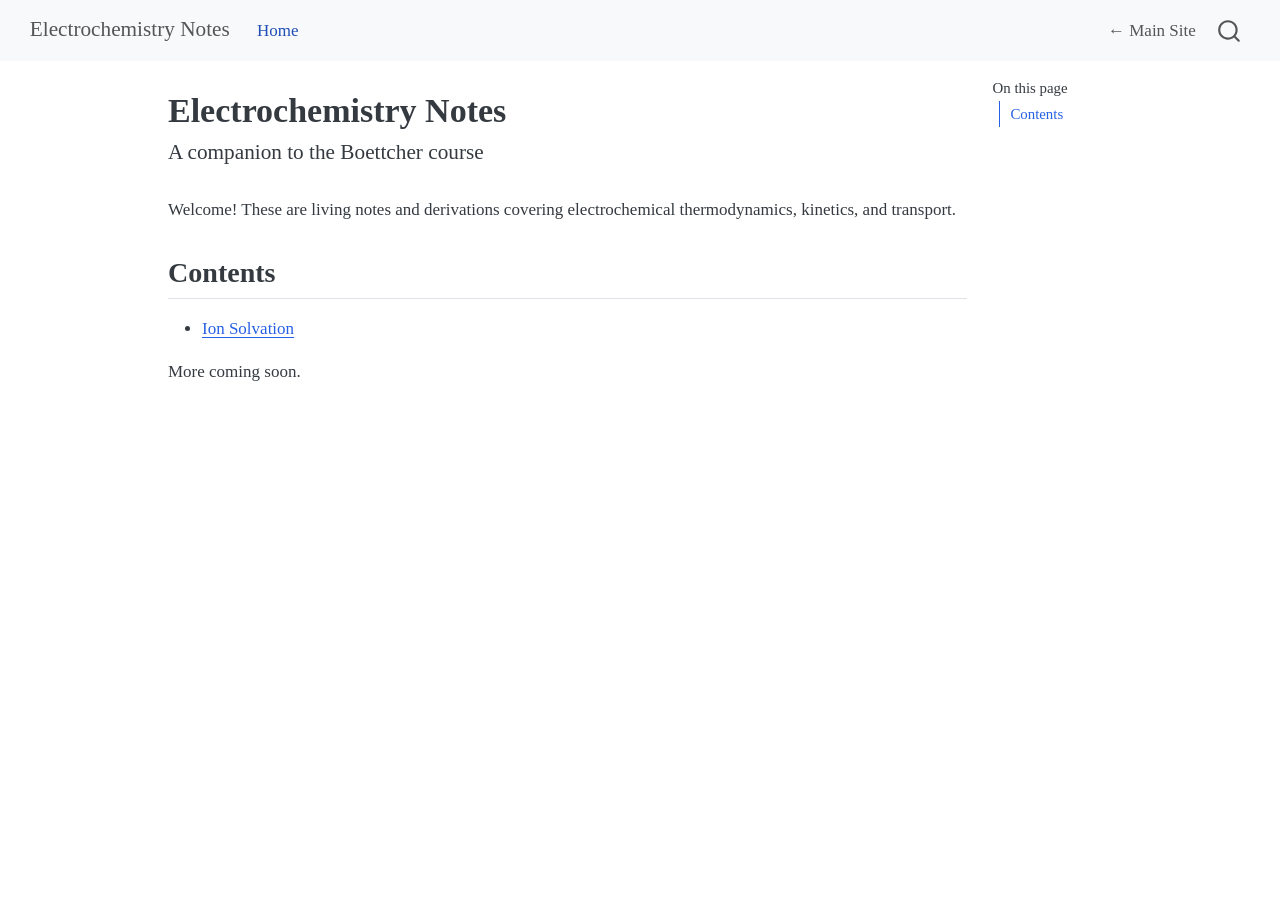
==== notes/index.html @ d0fab9ad "deploy: e733baf139f1f6b1724dd5b016c8187dd9555266" ====
<!DOCTYPE html>
<html xmlns="http://www.w3.org/1999/xhtml" lang="en" xml:lang="en"><head>

<meta charset="utf-8">
<meta name="generator" content="quarto-1.9.37">

<meta name="viewport" content="width=device-width, initial-scale=1.0, user-scalable=yes">


<title>Electrochemistry Notes</title>
<style>
/* Default styles provided by pandoc.
** See https://pandoc.org/MANUAL.html#variables-for-html for config info.
*/
code{white-space: pre-wrap;}
span.smallcaps{font-variant: small-caps;}
div.columns{display: flex; gap: min(4vw, 1.5em);}
div.column{flex: auto; overflow-x: auto;}
div.hanging-indent{margin-left: 1.5em; text-indent: -1.5em;}
ul.task-list{list-style: none;}
ul.task-list li input[type="checkbox"] {
  width: 0.8em;
  margin: 0 0.8em 0.2em -1em; /* quarto-specific, see https://github.com/quarto-dev/quarto-cli/issues/4556 */ 
  vertical-align: middle;
}
</style>


<script src="site_libs/quarto-nav/quarto-nav.js"></script>
<script src="site_libs/quarto-nav/headroom.min.js"></script>
<script src="site_libs/clipboard/clipboard.min.js"></script>
<script src="site_libs/quarto-search/autocomplete.umd.js"></script>
<script src="site_libs/quarto-search/fuse.min.js"></script>
<script src="site_libs/quarto-search/quarto-search.js"></script>
<meta name="quarto:offset" content="./">
<script src="site_libs/quarto-html/quarto.js" type="module"></script>
<script src="site_libs/quarto-html/tabsets/tabsets.js" type="module"></script>
<script src="site_libs/quarto-html/popper.min.js"></script>
<script src="site_libs/quarto-html/tippy.umd.min.js"></script>
<script src="site_libs/quarto-html/anchor.min.js"></script>
<link href="site_libs/quarto-html/tippy.css" rel="stylesheet">
<link href="site_libs/quarto-html/quarto-syntax-highlighting-7f8f88aac4f3542376d5c11b86a4c14d.css" rel="stylesheet" id="quarto-text-highlighting-styles">
<script src="site_libs/bootstrap/bootstrap.min.js"></script>
<link href="site_libs/bootstrap/bootstrap-icons.css" rel="stylesheet">
<link href="site_libs/bootstrap/bootstrap-d4d119e49dd8b4bf08902db321d7064c.min.css" rel="stylesheet" append-hash="true" id="quarto-bootstrap" data-mode="light">
<script id="quarto-search-options" type="application/json">{
  "location": "navbar",
  "copy-button": false,
  "collapse-after": 3,
  "panel-placement": "end",
  "type": "overlay",
  "limit": 50,
  "keyboard-shortcut": [
    "f",
    "/",
    "s"
  ],
  "show-item-context": false,
  "language": {
    "search-no-results-text": "No results",
    "search-matching-documents-text": "matching documents",
    "search-copy-link-title": "Copy link to search",
    "search-hide-matches-text": "Hide additional matches",
    "search-more-match-text": "more match in this document",
    "search-more-matches-text": "more matches in this document",
    "search-clear-button-title": "Clear",
    "search-text-placeholder": "",
    "search-detached-cancel-button-title": "Cancel",
    "search-submit-button-title": "Submit",
    "search-label": "Search"
  }
}</script>


</head>

<body class="nav-fixed quarto-light">

<div id="quarto-search-results"></div>
  <header id="quarto-header" class="headroom fixed-top">
    <nav class="navbar navbar-expand-lg " data-bs-theme="dark">
      <div class="navbar-container container-fluid">
      <div class="navbar-brand-container mx-auto">
    <a class="navbar-brand" href="./index.html">
    <span class="navbar-title">Electrochemistry Notes</span>
    </a>
  </div>
            <div id="quarto-search" class="" title="Search"></div>
          <button class="navbar-toggler" type="button" data-bs-toggle="collapse" data-bs-target="#navbarCollapse" aria-controls="navbarCollapse" role="menu" aria-expanded="false" aria-label="Toggle navigation" onclick="if (window.quartoToggleHeadroom) { window.quartoToggleHeadroom(); }">
  <span class="navbar-toggler-icon"></span>
</button>
          <div class="collapse navbar-collapse" id="navbarCollapse">
            <ul class="navbar-nav navbar-nav-scroll me-auto">
  <li class="nav-item">
    <a class="nav-link active" href="./index.html" aria-current="page"> 
<span class="menu-text">Home</span></a>
  </li>  
</ul>
            <ul class="navbar-nav navbar-nav-scroll ms-auto">
  <li class="nav-item">
    <a class="nav-link" href="https://kiko-galang.github.io"> 
<span class="menu-text">← Main Site</span></a>
  </li>  
</ul>
          </div> <!-- /navcollapse -->
            <div class="quarto-navbar-tools">
</div>
      </div> <!-- /container-fluid -->
    </nav>
</header>
<!-- content -->
<div id="quarto-content" class="quarto-container page-columns page-rows-contents page-layout-article page-navbar">
<!-- sidebar -->
<!-- margin-sidebar -->
    <div id="quarto-margin-sidebar" class="sidebar margin-sidebar">
        <nav id="TOC" role="doc-toc" class="toc-active">
    <h2 id="toc-title">On this page</h2>
   
  <ul>
  <li><a href="#contents" id="toc-contents" class="nav-link active" data-scroll-target="#contents">Contents</a></li>
  </ul>
</nav>
    </div>
<!-- main -->
<main class="content" id="quarto-document-content">

<header id="title-block-header" class="quarto-title-block default">
<div class="quarto-title">
<h1 class="title">Electrochemistry Notes</h1>
<p class="subtitle lead">A companion to the Boettcher course</p>
</div>



<div class="quarto-title-meta">

    
  
    
  </div>
  


</header>


<p>Welcome! These are living notes and derivations covering electrochemical thermodynamics, kinetics, and transport.</p>
<section id="contents" class="level2">
<h2 class="anchored" data-anchor-id="contents">Contents</h2>
<ul>
<li><a href="./solvation.html">Ion Solvation</a></li>
</ul>
<p>More coming soon.</p>


</section>

</main> <!-- /main -->
<script id="quarto-html-after-body" type="application/javascript">
  window.document.addEventListener("DOMContentLoaded", function (event) {
    const icon = "";
    const anchorJS = new window.AnchorJS();
    anchorJS.options = {
      placement: 'right',
      icon: icon
    };
    anchorJS.add('.anchored');
    const isCodeAnnotation = (el) => {
      for (const clz of el.classList) {
        if (clz.startsWith('code-annotation-')) {                     
          return true;
        }
      }
      return false;
    }
    const onCopySuccess = function(e) {
      // button target
      const button = e.trigger;
      // don't keep focus
      button.blur();
      // flash "checked"
      button.classList.add('code-copy-button-checked');
      var currentTitle = button.getAttribute("title");
      button.setAttribute("title", "Copied!");
      let tooltip;
      if (window.bootstrap) {
        button.setAttribute("data-bs-toggle", "tooltip");
        button.setAttribute("data-bs-placement", "left");
        button.setAttribute("data-bs-title", "Copied!");
        tooltip = new bootstrap.Tooltip(button, 
          { trigger: "manual", 
            customClass: "code-copy-button-tooltip",
            offset: [0, -8]});
        tooltip.show();    
      }
      setTimeout(function() {
        if (tooltip) {
          tooltip.hide();
          button.removeAttribute("data-bs-title");
          button.removeAttribute("data-bs-toggle");
          button.removeAttribute("data-bs-placement");
        }
        button.setAttribute("title", currentTitle);
        button.classList.remove('code-copy-button-checked');
      }, 1000);
      // clear code selection
      e.clearSelection();
    }
    const getTextToCopy = function(trigger) {
      const outerScaffold = trigger.parentElement.cloneNode(true);
      const codeEl = outerScaffold.querySelector('code');
      for (const childEl of codeEl.children) {
        if (isCodeAnnotation(childEl)) {
          childEl.remove();
        }
      }
      return codeEl.innerText;
    }
    const clipboard = new window.ClipboardJS('.code-copy-button:not([data-in-quarto-modal])', {
      text: getTextToCopy
    });
    clipboard.on('success', onCopySuccess);
    if (window.document.getElementById('quarto-embedded-source-code-modal')) {
      const clipboardModal = new window.ClipboardJS('.code-copy-button[data-in-quarto-modal]', {
        text: getTextToCopy,
        container: window.document.getElementById('quarto-embedded-source-code-modal')
      });
      clipboardModal.on('success', onCopySuccess);
    }
      var localhostRegex = new RegExp(/^(?:http|https):\/\/localhost\:?[0-9]*\//);
      var mailtoRegex = new RegExp(/^mailto:/);
        var filterRegex = new RegExp('/' + window.location.host + '/');
      var isInternal = (href) => {
          return filterRegex.test(href) || localhostRegex.test(href) || mailtoRegex.test(href);
      }
      // Inspect non-navigation links and adorn them if external
     var links = window.document.querySelectorAll('a[href]:not(.nav-link):not(.navbar-brand):not(.toc-action):not(.sidebar-link):not(.sidebar-item-toggle):not(.pagination-link):not(.no-external):not([aria-hidden]):not(.dropdown-item):not(.quarto-navigation-tool):not(.about-link)');
      for (var i=0; i<links.length; i++) {
        const link = links[i];
        if (!isInternal(link.href)) {
          // undo the damage that might have been done by quarto-nav.js in the case of
          // links that we want to consider external
          if (link.dataset.originalHref !== undefined) {
            link.href = link.dataset.originalHref;
          }
        }
      }
    function tippyHover(el, contentFn, onTriggerFn, onUntriggerFn) {
      const config = {
        allowHTML: true,
        maxWidth: 500,
        delay: 100,
        arrow: false,
        appendTo: function(el) {
            return el.parentElement;
        },
        interactive: true,
        interactiveBorder: 10,
        theme: 'quarto',
        placement: 'bottom-start',
      };
      if (contentFn) {
        config.content = contentFn;
      }
      if (onTriggerFn) {
        config.onTrigger = onTriggerFn;
      }
      if (onUntriggerFn) {
        config.onUntrigger = onUntriggerFn;
      }
      window.tippy(el, config); 
    }
    const noterefs = window.document.querySelectorAll('a[role="doc-noteref"]');
    for (var i=0; i<noterefs.length; i++) {
      const ref = noterefs[i];
      tippyHover(ref, function() {
        // use id or data attribute instead here
        let href = ref.getAttribute('data-footnote-href') || ref.getAttribute('href');
        try { href = new URL(href).hash; } catch {}
        const id = href.replace(/^#\/?/, "");
        const note = window.document.getElementById(id);
        if (note) {
          return note.innerHTML;
        } else {
          return "";
        }
      });
    }
    const xrefs = window.document.querySelectorAll('a.quarto-xref');
    const processXRef = (id, note) => {
      // Strip column container classes
      const stripColumnClz = (el) => {
        el.classList.remove("page-full", "page-columns");
        if (el.children) {
          for (const child of el.children) {
            stripColumnClz(child);
          }
        }
      }
      stripColumnClz(note)
      if (id === null || id.startsWith('sec-')) {
        // Special case sections, only their first couple elements
        const container = document.createElement("div");
        if (note.children && note.children.length > 2) {
          container.appendChild(note.children[0].cloneNode(true));
          for (let i = 1; i < note.children.length; i++) {
            const child = note.children[i];
            if (child.tagName === "P" && child.innerText === "") {
              continue;
            } else {
              container.appendChild(child.cloneNode(true));
              break;
            }
          }
          if (window.Quarto?.typesetMath) {
            window.Quarto.typesetMath(container);
          }
          return container.innerHTML
        } else {
          if (window.Quarto?.typesetMath) {
            window.Quarto.typesetMath(note);
          }
          return note.innerHTML;
        }
      } else {
        // Remove any anchor links if they are present
        const anchorLink = note.querySelector('a.anchorjs-link');
        if (anchorLink) {
          anchorLink.remove();
        }
        if (window.Quarto?.typesetMath) {
          window.Quarto.typesetMath(note);
        }
        if (note.classList.contains("callout")) {
          return note.outerHTML;
        } else {
          return note.innerHTML;
        }
      }
    }
    for (var i=0; i<xrefs.length; i++) {
      const xref = xrefs[i];
      tippyHover(xref, undefined, function(instance) {
        instance.disable();
        let url = xref.getAttribute('href');
        let hash = undefined; 
        if (url.startsWith('#')) {
          hash = url;
        } else {
          try { hash = new URL(url).hash; } catch {}
        }
        if (hash) {
          const id = hash.replace(/^#\/?/, "");
          const note = window.document.getElementById(id);
          if (note !== null) {
            try {
              const html = processXRef(id, note.cloneNode(true));
              instance.setContent(html);
            } finally {
              instance.enable();
              instance.show();
            }
          } else {
            // See if we can fetch this
            fetch(url.split('#')[0])
            .then(res => res.text())
            .then(html => {
              const parser = new DOMParser();
              const htmlDoc = parser.parseFromString(html, "text/html");
              const note = htmlDoc.getElementById(id);
              if (note !== null) {
                const html = processXRef(id, note);
                instance.setContent(html);
              } 
            }).finally(() => {
              instance.enable();
              instance.show();
            });
          }
        } else {
          // See if we can fetch a full url (with no hash to target)
          // This is a special case and we should probably do some content thinning / targeting
          fetch(url)
          .then(res => res.text())
          .then(html => {
            const parser = new DOMParser();
            const htmlDoc = parser.parseFromString(html, "text/html");
            const note = htmlDoc.querySelector('main.content');
            if (note !== null) {
              // This should only happen for chapter cross references
              // (since there is no id in the URL)
              // remove the first header
              if (note.children.length > 0 && note.children[0].tagName === "HEADER") {
                note.children[0].remove();
              }
              const html = processXRef(null, note);
              instance.setContent(html);
            } 
          }).finally(() => {
            instance.enable();
            instance.show();
          });
        }
      }, function(instance) {
      });
    }
        let selectedAnnoteEl;
        const selectorForAnnotation = ( cell, annotation) => {
          let cellAttr = 'data-code-cell="' + cell + '"';
          let lineAttr = 'data-code-annotation="' +  annotation + '"';
          const selector = 'span[' + cellAttr + '][' + lineAttr + ']';
          return selector;
        }
        const selectCodeLines = (annoteEl) => {
          const doc = window.document;
          const targetCell = annoteEl.getAttribute("data-target-cell");
          const targetAnnotation = annoteEl.getAttribute("data-target-annotation");
          const annoteSpan = window.document.querySelector(selectorForAnnotation(targetCell, targetAnnotation));
          const lines = annoteSpan.getAttribute("data-code-lines").split(",");
          const lineIds = lines.map((line) => {
            return targetCell + "-" + line;
          })
          let top = null;
          let height = null;
          let parent = null;
          if (lineIds.length > 0) {
              //compute the position of the single el (top and bottom and make a div)
              const el = window.document.getElementById(lineIds[0]);
              top = el.offsetTop;
              height = el.offsetHeight;
              parent = el.parentElement.parentElement;
            if (lineIds.length > 1) {
              const lastEl = window.document.getElementById(lineIds[lineIds.length - 1]);
              const bottom = lastEl.offsetTop + lastEl.offsetHeight;
              height = bottom - top;
            }
            if (top !== null && height !== null && parent !== null) {
              // cook up a div (if necessary) and position it 
              let div = window.document.getElementById("code-annotation-line-highlight");
              if (div === null) {
                div = window.document.createElement("div");
                div.setAttribute("id", "code-annotation-line-highlight");
                div.style.position = 'absolute';
                parent.appendChild(div);
              }
              div.style.top = top - 2 + "px";
              div.style.height = height + 4 + "px";
              div.style.left = 0;
              let gutterDiv = window.document.getElementById("code-annotation-line-highlight-gutter");
              if (gutterDiv === null) {
                gutterDiv = window.document.createElement("div");
                gutterDiv.setAttribute("id", "code-annotation-line-highlight-gutter");
                gutterDiv.style.position = 'absolute';
                const codeCell = window.document.getElementById(targetCell);
                const gutter = codeCell.querySelector('.code-annotation-gutter');
                gutter.appendChild(gutterDiv);
              }
              gutterDiv.style.top = top - 2 + "px";
              gutterDiv.style.height = height + 4 + "px";
            }
            selectedAnnoteEl = annoteEl;
          }
        };
        const unselectCodeLines = () => {
          const elementsIds = ["code-annotation-line-highlight", "code-annotation-line-highlight-gutter"];
          elementsIds.forEach((elId) => {
            const div = window.document.getElementById(elId);
            if (div) {
              div.remove();
            }
          });
          selectedAnnoteEl = undefined;
        };
          // Handle positioning of the toggle
      window.addEventListener(
        "resize",
        throttle(() => {
          elRect = undefined;
          if (selectedAnnoteEl) {
            selectCodeLines(selectedAnnoteEl);
          }
        }, 10)
      );
      function throttle(fn, ms) {
      let throttle = false;
      let timer;
        return (...args) => {
          if(!throttle) { // first call gets through
              fn.apply(this, args);
              throttle = true;
          } else { // all the others get throttled
              if(timer) clearTimeout(timer); // cancel #2
              timer = setTimeout(() => {
                fn.apply(this, args);
                timer = throttle = false;
              }, ms);
          }
        };
      }
        // Attach click handler to the DT
        const annoteDls = window.document.querySelectorAll('dt[data-target-cell]');
        for (const annoteDlNode of annoteDls) {
          annoteDlNode.addEventListener('click', (event) => {
            const clickedEl = event.target;
            if (clickedEl !== selectedAnnoteEl) {
              unselectCodeLines();
              const activeEl = window.document.querySelector('dt[data-target-cell].code-annotation-active');
              if (activeEl) {
                activeEl.classList.remove('code-annotation-active');
              }
              selectCodeLines(clickedEl);
              clickedEl.classList.add('code-annotation-active');
            } else {
              // Unselect the line
              unselectCodeLines();
              clickedEl.classList.remove('code-annotation-active');
            }
          });
        }
    const findCites = (el) => {
      const parentEl = el.parentElement;
      if (parentEl) {
        const cites = parentEl.dataset.cites;
        if (cites) {
          return {
            el,
            cites: cites.split(' ')
          };
        } else {
          return findCites(el.parentElement)
        }
      } else {
        return undefined;
      }
    };
    var bibliorefs = window.document.querySelectorAll('a[role="doc-biblioref"]');
    for (var i=0; i<bibliorefs.length; i++) {
      const ref = bibliorefs[i];
      const citeInfo = findCites(ref);
      if (citeInfo) {
        tippyHover(citeInfo.el, function() {
          var popup = window.document.createElement('div');
          citeInfo.cites.forEach(function(cite) {
            var citeDiv = window.document.createElement('div');
            citeDiv.classList.add('hanging-indent');
            citeDiv.classList.add('csl-entry');
            var biblioDiv = window.document.getElementById('ref-' + cite);
            if (biblioDiv) {
              citeDiv.innerHTML = biblioDiv.innerHTML;
            }
            popup.appendChild(citeDiv);
          });
          return popup.innerHTML;
        });
      }
    }
  });
  </script>
</div> <!-- /content -->




</body></html>
---- notes/site_libs/quarto-html/tippy.css ----
.tippy-box[data-animation=fade][data-state=hidden]{opacity:0}[data-tippy-root]{max-width:calc(100vw - 10px)}.tippy-box{position:relative;background-color:#333;color:#fff;border-radius:4px;font-size:14px;line-height:1.4;white-space:normal;outline:0;transition-property:transform,visibility,opacity}.tippy-box[data-placement^=top]>.tippy-arrow{bottom:0}.tippy-box[data-placement^=top]>.tippy-arrow:before{bottom:-7px;left:0;border-width:8px 8px 0;border-top-color:initial;transform-origin:center top}.tippy-box[data-placement^=bottom]>.tippy-arrow{top:0}.tippy-box[data-placement^=bottom]>.tippy-arrow:before{top:-7px;left:0;border-width:0 8px 8px;border-bottom-color:initial;transform-origin:center bottom}.tippy-box[data-placement^=left]>.tippy-arrow{right:0}.tippy-box[data-placement^=left]>.tippy-arrow:before{border-width:8px 0 8px 8px;border-left-color:initial;right:-7px;transform-origin:center left}.tippy-box[data-placement^=right]>.tippy-arrow{left:0}.tippy-box[data-placement^=right]>.tippy-arrow:before{left:-7px;border-width:8px 8px 8px 0;border-right-color:initial;transform-origin:center right}.tippy-box[data-inertia][data-state=visible]{transition-timing-function:cubic-bezier(.54,1.5,.38,1.11)}.tippy-arrow{width:16px;height:16px;color:#333}.tippy-arrow:before{content:"";position:absolute;border-color:transparent;border-style:solid}.tippy-content{position:relative;padding:5px 9px;z-index:1}
---- notes/site_libs/quarto-html/quarto-syntax-highlighting-7f8f88aac4f3542376d5c11b86a4c14d.css ----
/* quarto syntax highlight colors */
:root {
  --quarto-hl-ot-color: #003B4F;
  --quarto-hl-at-color: #657422;
  --quarto-hl-ss-color: #20794D;
  --quarto-hl-an-color: #5E5E5E;
  --quarto-hl-fu-color: #4758AB;
  --quarto-hl-st-color: #20794D;
  --quarto-hl-cf-color: #003B4F;
  --quarto-hl-op-color: #5E5E5E;
  --quarto-hl-er-color: #AD0000;
  --quarto-hl-bn-color: #AD0000;
  --quarto-hl-al-color: #AD0000;
  --quarto-hl-va-color: #111111;
  --quarto-hl-bu-color: inherit;
  --quarto-hl-ex-color: inherit;
  --quarto-hl-pp-color: #AD0000;
  --quarto-hl-in-color: #5E5E5E;
  --quarto-hl-vs-color: #20794D;
  --quarto-hl-wa-color: #5E5E5E;
  --quarto-hl-do-color: #5E5E5E;
  --quarto-hl-im-color: #00769E;
  --quarto-hl-ch-color: #20794D;
  --quarto-hl-dt-color: #AD0000;
  --quarto-hl-fl-color: #AD0000;
  --quarto-hl-co-color: #5E5E5E;
  --quarto-hl-cv-color: #5E5E5E;
  --quarto-hl-cn-color: #8f5902;
  --quarto-hl-sc-color: #5E5E5E;
  --quarto-hl-dv-color: #AD0000;
  --quarto-hl-kw-color: #003B4F;
}

/* other quarto variables */
:root {
  --quarto-font-monospace: SFMono-Regular, Menlo, Monaco, Consolas, "Liberation Mono", "Courier New", monospace;
}

/* syntax highlight based on Pandoc's rules */
pre > code.sourceCode > span {
  color: #003B4F;
}

code.sourceCode > span {
  color: #003B4F;
}

div.sourceCode,
div.sourceCode pre.sourceCode {
  color: #003B4F;
}

/* Normal */
code span {
  color: #003B4F;
}

/* Alert */
code span.al {
  color: #AD0000;
  font-style: inherit;
}

/* Annotation */
code span.an {
  color: #5E5E5E;
  font-style: inherit;
}

/* Attribute */
code span.at {
  color: #657422;
  font-style: inherit;
}

/* BaseN */
code span.bn {
  color: #AD0000;
  font-style: inherit;
}

/* BuiltIn */
code span.bu {
  font-style: inherit;
}

/* ControlFlow */
code span.cf {
  color: #003B4F;
  font-weight: bold;
  font-style: inherit;
}

/* Char */
code span.ch {
  color: #20794D;
  font-style: inherit;
}

/* Constant */
code span.cn {
  color: #8f5902;
  font-style: inherit;
}

/* Comment */
code span.co {
  color: #5E5E5E;
  font-style: inherit;
}

/* CommentVar */
code span.cv {
  color: #5E5E5E;
  font-style: italic;
}

/* Documentation */
code span.do {
  color: #5E5E5E;
  font-style: italic;
}

/* DataType */
code span.dt {
  color: #AD0000;
  font-style: inherit;
}

/* DecVal */
code span.dv {
  color: #AD0000;
  font-style: inherit;
}

/* Error */
code span.er {
  color: #AD0000;
  font-style: inherit;
}

/* Extension */
code span.ex {
  font-style: inherit;
}

/* Float */
code span.fl {
  color: #AD0000;
  font-style: inherit;
}

/* Function */
code span.fu {
  color: #4758AB;
  font-style: inherit;
}

/* Import */
code span.im {
  color: #00769E;
  font-style: inherit;
}

/* Information */
code span.in {
  color: #5E5E5E;
  font-style: inherit;
}

/* Keyword */
code span.kw {
  color: #003B4F;
  font-weight: bold;
  font-style: inherit;
}

/* Operator */
code span.op {
  color: #5E5E5E;
  font-style: inherit;
}

/* Other */
code span.ot {
  color: #003B4F;
  font-style: inherit;
}

/* Preprocessor */
code span.pp {
  color: #AD0000;
  font-style: inherit;
}

/* SpecialChar */
code span.sc {
  color: #5E5E5E;
  font-style: inherit;
}

/* SpecialString */
code span.ss {
  color: #20794D;
  font-style: inherit;
}

/* String */
code span.st {
  color: #20794D;
  font-style: inherit;
}

/* Variable */
code span.va {
  color: #111111;
  font-style: inherit;
}

/* VerbatimString */
code span.vs {
  color: #20794D;
  font-style: inherit;
}

/* Warning */
code span.wa {
  color: #5E5E5E;
  font-style: italic;
}

.prevent-inlining {
  content: "</";
}

/*# sourceMappingURL=789ad8cd35626ba772517505b42a116e.css.map */
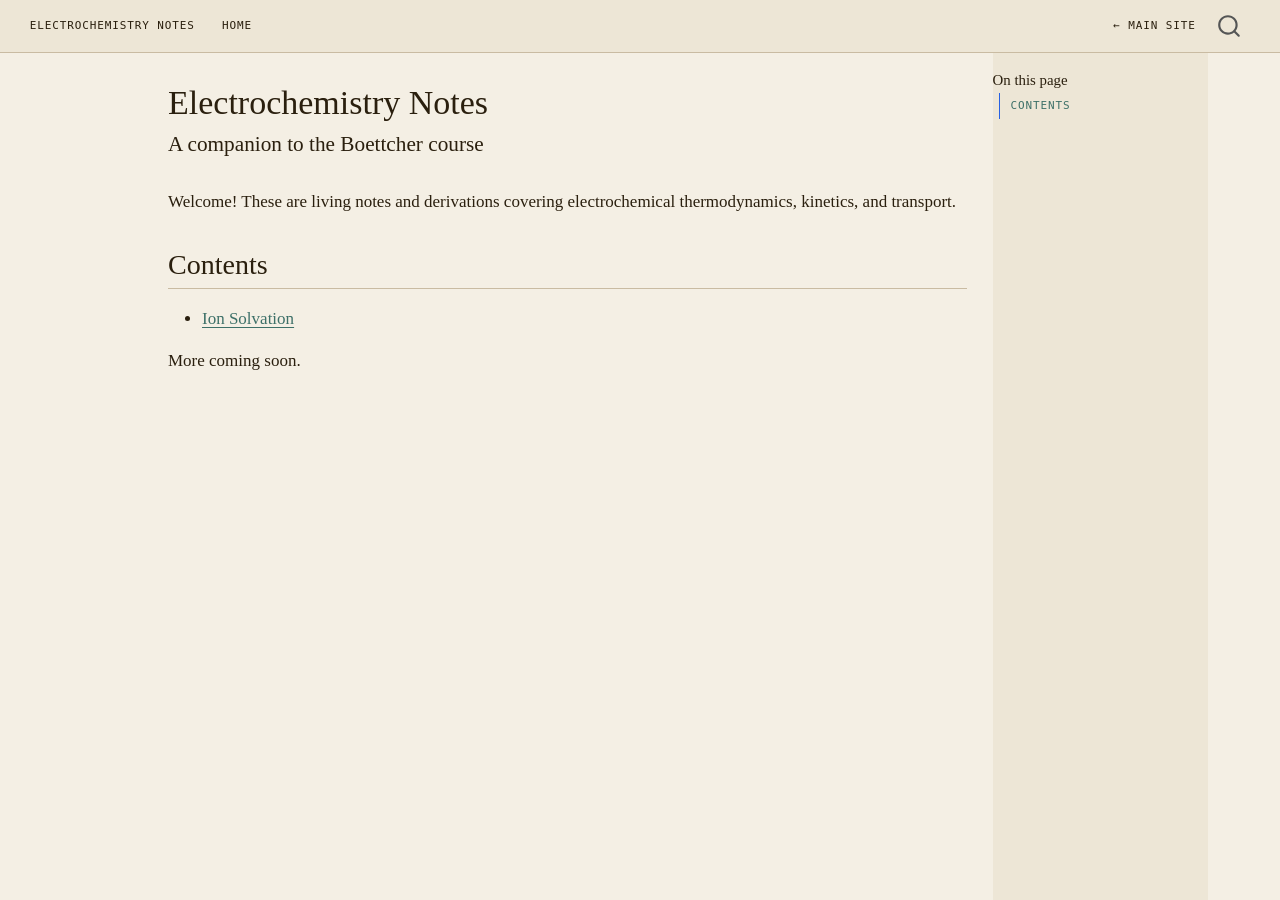
==== commit aa802928: "deploy: 544cae818cbf7af803929107124d66d097df77a6" ====
--- a/notes/index.html
+++ b/notes/index.html
@@ -72,6 +72,7 @@
 }</script>
 
 
+<link rel="stylesheet" href="custom.css">
 </head>
 
 <body class="nav-fixed quarto-light">
@@ -148,7 +149,7 @@
 <section id="contents" class="level2">
 <h2 class="anchored" data-anchor-id="contents">Contents</h2>
 <ul>
-<li><a href="./solvation.html">Ion Solvation</a></li>
+<li><a href="solvation.html">Ion Solvation</a></li>
 </ul>
 <p>More coming soon.</p>
 
--- a/notes/custom.css
+++ b/notes/custom.css
@@ -0,0 +1,66 @@
+/* ── Parchment theme for Quarto notes ── */
+:root {
+  --parchment:  #f4efe4;
+  --parchment2: #ede6d6;
+  --ink:        #2a1f0e;
+  --ink-muted:  #6b5c45;
+  --teal:       #3d7068;
+  --rule:       #c9bba2;
+}
+
+body {
+  background: var(--parchment) !important;
+  color: var(--ink) !important;
+  font-family: Georgia, serif !important;
+}
+
+h1, h2, h3 {
+  font-family: Georgia, serif !important;
+  color: var(--ink) !important;
+  font-weight: normal !important;
+}
+
+h2 { border-bottom: 1px solid var(--rule); padding-bottom: 6px; }
+
+a { color: var(--teal) !important; }
+a:hover { color: #b5862a !important; }
+
+/* Navbar */
+.navbar {
+  background: var(--parchment2) !important;
+  border-bottom: 1px solid var(--rule) !important;
+}
+.navbar-brand, .nav-link {
+  color: var(--ink) !important;
+  font-family: 'Space Mono', monospace !important;
+  font-size: 11px !important;
+  letter-spacing: .08em !important;
+  text-transform: uppercase !important;
+}
+
+/* Sidebar TOC */
+.sidebar { background: var(--parchment2) !important; }
+#TOC a { color: var(--teal) !important; font-size: 0.85em; }
+
+/* Code blocks */
+pre, code {
+  font-family: 'Space Mono', monospace !important;
+  font-size: 0.82em !important;
+  background: var(--parchment2) !important;
+}
+
+/* Equation blocks */
+.math { color: var(--ink) !important; }
+
+/* Animation iframe */
+.anim-frame {
+  width: 100%;
+  height: 520px;
+  border-top: 2px solid var(--teal);
+  border-bottom: 2px solid var(--teal);
+  display: block;
+  background: #04070e;
+}
+
+/* Content max width */
+.content-container { max-width: 820px !important; }
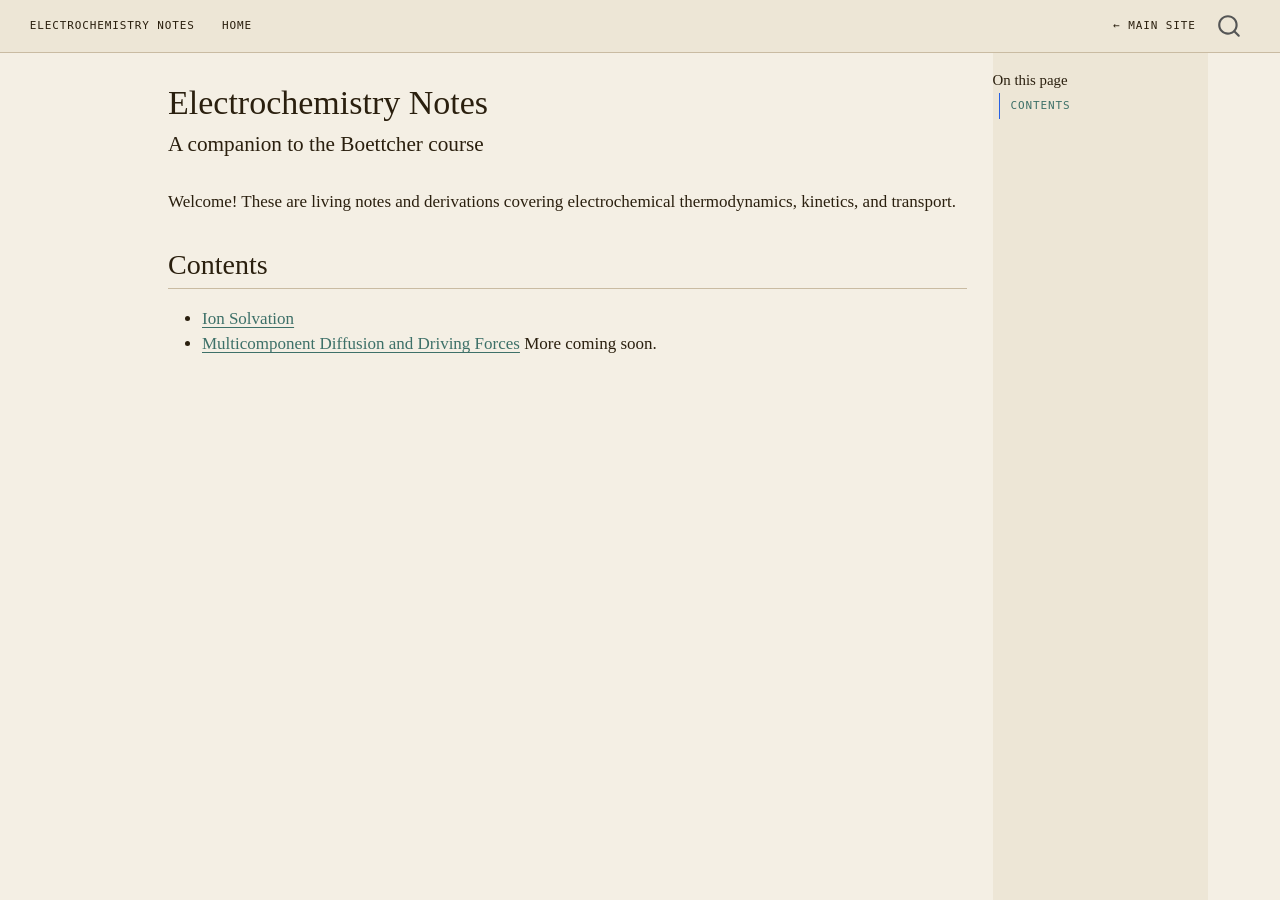
==== commit 91ca4a9e: "deploy: 8b66a7409406fb0b4876344472298f91855364a6" ====
--- a/notes/index.html
+++ b/notes/index.html
@@ -150,8 +150,8 @@
 <h2 class="anchored" data-anchor-id="contents">Contents</h2>
 <ul>
 <li><a href="solvation.html">Ion Solvation</a></li>
+<li><a href="driving_forces.html">Multicomponent Diffusion and Driving Forces</a> More coming soon.</li>
 </ul>
-<p>More coming soon.</p>
 
 
 </section>
--- a/notes/custom.css
+++ b/notes/custom.css
@@ -55,12 +55,13 @@
 /* Animation iframe */
 .anim-frame {
   width: 100%;
+  max-width: 820px;
   height: 520px;
   border-top: 2px solid var(--teal);
   border-bottom: 2px solid var(--teal);
   display: block;
   background: #04070e;
+  margin: 0 auto;
 }
-
 /* Content max width */
 .content-container { max-width: 820px !important; }
